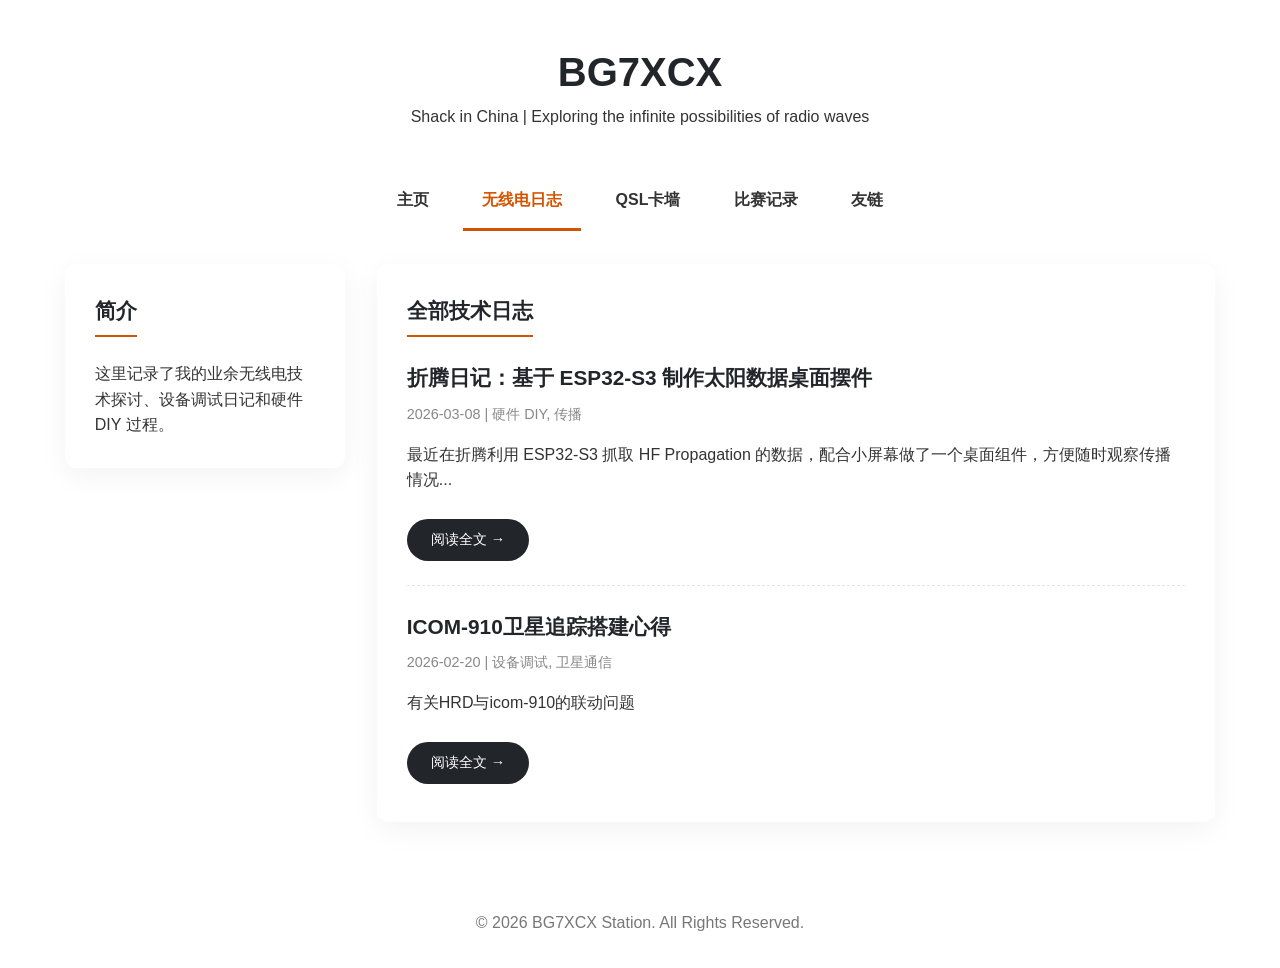
==== blog.html @ 22aa231f "first commit" ====
<!DOCTYPE html>
<html lang="zh-CN">
<head>
    <meta charset="UTF-8">
    <meta name="viewport" content="width=device-width, initial-scale=1.0, maximum-scale=1.0, user-scalable=no">
    <title>无线电日志 - BG7XCX</title>
    <link rel="stylesheet" href="style.css">
</head>
<body>

<header>
    <h1>BG7XCX</h1>
    <p>Shack in China | Exploring the infinite possibilities of radio waves</p>
</header>

<nav>
    <div class="nav-links">
        <a href="index.html">主页</a>
        <a href="blog.html" class="active">无线电日志</a>
        <a href="qsl.html">QSL卡墙</a>
        <a href="contest.html">比赛记录</a>
        <a href="links.html">友链</a>
    </div>
</nav>

<div class="container">
    <aside class="sidebar">
        <div class="glass-card">
            <h3>简介</h3>
            <p>这里记录了我的业余无线电技术探讨、设备调试日记和硬件 DIY 过程。</p>
        </div>
    </aside>

    <main class="content">
        <div class="glass-card">
            <h3>全部技术日志</h3>
            
            <div style="border-bottom: 1px dashed rgba(0,0,0,0.1); padding-bottom: 1.5rem; margin-bottom: 1.5rem;">
                <h4 style="font-size: 1.3rem; margin-bottom: 0.5rem; color: #22252a;">折腾日记：基于 ESP32-S3 制作太阳数据桌面摆件</h4>
                <p style="color: #888; font-size: 0.9rem; margin-bottom: 1rem;">2026-03-08 | 硬件 DIY, 传播</p>
                <p style="color: #333; margin-bottom: 1rem;">最近在折腾利用 ESP32-S3 抓取 HF Propagation 的数据，配合小屏幕做了一个桌面组件，方便随时观察传播情况...</p>
                <a href="#" class="btn">阅读全文 &rarr;</a>
            </div>

            <div style="padding-bottom: 0.5rem;">
                <h4 style="font-size: 1.3rem; margin-bottom: 0.5rem; color: #22252a;">ICOM-910卫星追踪搭建心得</h4>
                <p style="color: #888; font-size: 0.9rem; margin-bottom: 1rem;">2026-02-20 | 设备调试, 卫星通信</p>
                <p style="color: #333; margin-bottom: 1rem;">有关HRD与icom-910的联动问题</p>
                <a href="#" class="btn">阅读全文 &rarr;</a>
            </div>
        </div>
    </main>
</div>

<footer style="text-align: center; padding: 2rem; color: #777; margin-top: 2rem; background: rgba(255,255,255,0.4); backdrop-filter: blur(5px);">
    <p>&copy; 2026 BG7XCX Station. All Rights Reserved.</p>
</footer>

</body>
</html>
---- style.css ----
/* =========================================
   BG7XCX 纯净白底 + 真·毛玻璃 UI (完美居中与小组件修复版)
   ========================================= */

:root {
    --primary: #22252a;
    --accent: #d35400;
    --text-main: #333;
    --text-muted: #777;
    --glass-bg: rgba(255, 255, 255, 0.65);
    --glass-blur: 20px;
    --glass-border: 1px solid rgba(255, 255, 255, 0.9);
    --glass-shadow: 0 8px 30px rgba(0, 0, 0, 0.05);
    --font-family: 'Segoe UI', sans-serif;
    --transition: all 0.3s ease;
}

* { box-sizing: border-box; margin: 0; padding: 0; }

body {
    font-family: var(--font-family);
    color: var(--text-main);
    line-height: 1.6;
    min-height: 100vh;
    background-image: url('https://images.unsplash.com/photo-1618005182384-a83a8bd57fbe?q=80&w=1920&auto=format&fit=crop');
    background-size: cover;
    background-attachment: fixed;
    background-position: center;
}

a { text-decoration: none; color: inherit; transition: var(--transition); }

/* 头部与导航 */
header { background: rgba(255,255,255,0.3); backdrop-filter: blur(10px); -webkit-backdrop-filter: blur(10px); padding: 2.5rem 1rem; text-align: center; border-bottom: var(--glass-border); }
header h1 { font-size: 2.5rem; color: #22252a; }

nav { background: rgba(255,255,255,0.8); backdrop-filter: blur(15px); -webkit-backdrop-filter: blur(15px); border-bottom: var(--glass-border); position: sticky; top: 0; z-index: 1000; display: flex; justify-content: center; align-items: center; padding: 0 1rem; }
.nav-links { display: flex; flex-wrap: wrap; justify-content: center; gap: 15px; }
.nav-links a { padding: 1rem 1.2rem; font-weight: 600; display: block; }
.nav-links a:hover, .nav-links a.active { color: var(--accent); border-bottom: 3px solid var(--accent); }

/* 主体容器 */
.container { 
    width: 95%; 
    max-width: 1150px; 
    margin: 2rem auto; 
    display: grid; 
    grid-template-columns: 280px 1fr; 
    gap: 2rem; 
    align-items: start; 
}

/* 玻璃卡片 */
.glass-card { background: var(--glass-bg); backdrop-filter: blur(var(--glass-blur)); -webkit-backdrop-filter: blur(var(--glass-blur)); border: var(--glass-border); box-shadow: var(--glass-shadow); padding: 1.8rem; border-radius: 12px; margin-bottom: 1.5rem; }
.glass-card h3 { font-size: 1.3rem; color: #22252a; margin-bottom: 1.5rem; padding-bottom: 0.5rem; border-bottom: 2px solid var(--accent); display: inline-block; }

/* =========================================
   修复：太阳与传播小组件专属排版
   ========================================= */
.solar-flex { 
    display: flex; 
    gap: 30px; 
    justify-content: flex-start; 
    align-items: flex-end; /* 关键修改：让两张图的底部完美对齐，不再参差不齐 */
    flex-wrap: wrap; 
    margin-top: 10px; 
}
.solar-item { text-align: center; }
.solar-item p { font-size: 0.85rem; color: #777; margin-bottom: 10px; font-weight: 600; }

/* 关键修改：取消强行圆形，改用统一的高级圆角矩形展示完整 NOAA 数据 */
.nasa-wrapper { 
    max-width: 250px; 
    border-radius: 8px; /* 和右边的传播图保持一致的圆角 */
    border: 2px solid #fff; 
    box-shadow: 0 4px 10px rgba(0,0,0,0.1); 
    background-color: #000; 
    overflow: hidden; 
    display: block; 
}
.nasa-wrapper img { width: 100%; height: auto; display: block; }

/* 给传播图也加上统一的白边框，强迫症福音 */
.n0nbh-img { 
    max-width: 250px; 
    border-radius: 8px; 
    box-shadow: 0 4px 10px rgba(0,0,0,0.1); 
    border: 2px solid #fff; 
    display: block; 
}

/* 列表与备注 */
.data-list { list-style: none; }
.data-list li { padding: 0.8rem 0; border-bottom: 1px dashed rgba(0,0,0,0.1); display: flex; justify-content: flex-start; gap: 20px; font-size: 0.95rem; }
.data-list li:last-child { border-bottom: none; }
.data-list strong { color: #444; width: 80px; flex-shrink: 0; }
.data-list span { color: #555; font-weight: 500; }
.memo-card { border-left: 5px solid var(--accent); }

/* QRZ / Clublog */
.widget-grid { display: grid; grid-template-columns: 1fr; gap: 1.5rem; }
@media (min-width: 1024px) { .widget-grid { grid-template-columns: 1fr 1fr; } }
.iframe-wrapper { width: 100%; overflow-x: auto; -webkit-overflow-scrolling: touch; border-radius: 6px; }
iframe.ham-widget { width: 100%; min-width: 450px; height: 350px; border: none; background: #fff; display: block; }

/* QSL 画廊 */
.qsl-gallery { display: grid; grid-template-columns: repeat(auto-fill, minmax(250px, 1fr)); gap: 1.5rem; }
.qsl-item { border-radius: 12px; overflow: hidden; box-shadow: var(--glass-shadow); position: relative; border: var(--glass-border); background: rgba(255,255,255,0.8); }
.qsl-item img { width: 100%; height: 200px; object-fit: cover; display: block; transition: var(--transition); }
.qsl-item:hover img { transform: scale(1.05); }
.qsl-title { padding: 15px; text-align: center; font-weight: bold; color: #22252a; border-top: var(--glass-border); }

.btn { display: inline-block; background: #22252a; color: #fff; padding: 0.6rem 1.5rem; border-radius: 30px; font-size: 0.9rem; margin-top: 10px; }
.btn:hover { background: var(--accent); }

/* 手机自适应 */
@media (max-width: 768px) {
    .container { grid-template-columns: 1fr; gap: 1rem; width: 95%; }
    nav { padding: 10px; }
    .nav-links { gap: 8px; flex-wrap: wrap; }
    .nav-links a { padding: 0.5rem 0.6rem; font-size: 0.9rem; border-bottom: none !important; }
    .nav-links a.active { background: rgba(0,0,0,0.05); border-radius: 8px; }
    .solar-flex { justify-content: center; }
}
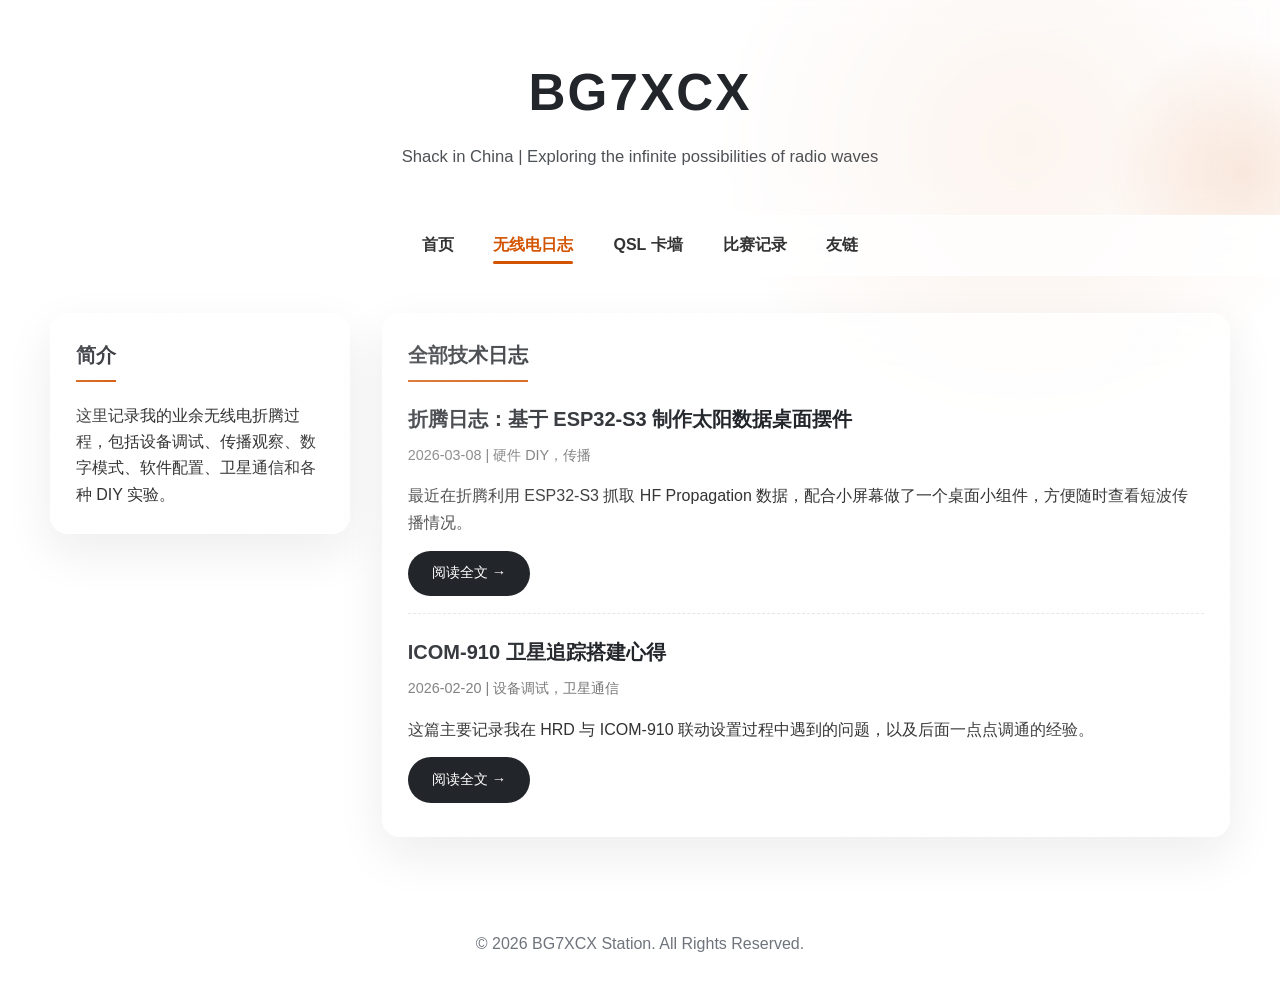
==== commit 39008121: "Enhance site polish with animations and responsive layout" ====
--- a/blog.html
+++ b/blog.html
@@ -6,55 +6,56 @@
     <title>无线电日志 - BG7XCX</title>
     <link rel="stylesheet" href="style.css">
 </head>
-<body>
+<body class="page-shell">
 
-<header>
+<header class="hero reveal delay-1">
     <h1>BG7XCX</h1>
     <p>Shack in China | Exploring the infinite possibilities of radio waves</p>
 </header>
 
-<nav>
+<nav class="site-nav reveal delay-2">
     <div class="nav-links">
-        <a href="index.html">主页</a>
+        <a href="index.html">首页</a>
         <a href="blog.html" class="active">无线电日志</a>
-        <a href="qsl.html">QSL卡墙</a>
+        <a href="qsl.html">QSL 卡墙</a>
         <a href="contest.html">比赛记录</a>
         <a href="links.html">友链</a>
     </div>
 </nav>
 
-<div class="container">
+<div class="container page-enter">
     <aside class="sidebar">
-        <div class="glass-card">
+        <div class="glass-card reveal delay-3">
             <h3>简介</h3>
-            <p>这里记录了我的业余无线电技术探讨、设备调试日记和硬件 DIY 过程。</p>
+            <p>这里记录我的业余无线电折腾过程，包括设备调试、传播观察、数字模式、软件配置、卫星通信和各种 DIY 实验。</p>
         </div>
     </aside>
 
     <main class="content">
-        <div class="glass-card">
+        <div class="glass-card reveal delay-3">
             <h3>全部技术日志</h3>
-            
-            <div style="border-bottom: 1px dashed rgba(0,0,0,0.1); padding-bottom: 1.5rem; margin-bottom: 1.5rem;">
-                <h4 style="font-size: 1.3rem; margin-bottom: 0.5rem; color: #22252a;">折腾日记：基于 ESP32-S3 制作太阳数据桌面摆件</h4>
-                <p style="color: #888; font-size: 0.9rem; margin-bottom: 1rem;">2026-03-08 | 硬件 DIY, 传播</p>
-                <p style="color: #333; margin-bottom: 1rem;">最近在折腾利用 ESP32-S3 抓取 HF Propagation 的数据，配合小屏幕做了一个桌面组件，方便随时观察传播情况...</p>
+
+            <article class="post-preview featured-post">
+                <h4>折腾日志：基于 ESP32-S3 制作太阳数据桌面摆件</h4>
+                <p class="post-meta">2026-03-08 | 硬件 DIY，传播</p>
+                <p>最近在折腾利用 ESP32-S3 抓取 HF Propagation 数据，配合小屏幕做了一个桌面小组件，方便随时查看短波传播情况。</p>
                 <a href="#" class="btn">阅读全文 &rarr;</a>
-            </div>
+            </article>
 
-            <div style="padding-bottom: 0.5rem;">
-                <h4 style="font-size: 1.3rem; margin-bottom: 0.5rem; color: #22252a;">ICOM-910卫星追踪搭建心得</h4>
-                <p style="color: #888; font-size: 0.9rem; margin-bottom: 1rem;">2026-02-20 | 设备调试, 卫星通信</p>
-                <p style="color: #333; margin-bottom: 1rem;">有关HRD与icom-910的联动问题</p>
+            <article class="post-preview">
+                <h4>ICOM-910 卫星追踪搭建心得</h4>
+                <p class="post-meta">2026-02-20 | 设备调试，卫星通信</p>
+                <p>这篇主要记录我在 HRD 与 ICOM-910 联动设置过程中遇到的问题，以及后面一点点调通的经验。</p>
                 <a href="#" class="btn">阅读全文 &rarr;</a>
-            </div>
+            </article>
         </div>
     </main>
 </div>
 
-<footer style="text-align: center; padding: 2rem; color: #777; margin-top: 2rem; background: rgba(255,255,255,0.4); backdrop-filter: blur(5px);">
+<footer class="site-footer reveal delay-5">
     <p>&copy; 2026 BG7XCX Station. All Rights Reserved.</p>
 </footer>
 
+<script src="script.js"></script>
 </body>
-</html>+</html>
--- a/style.css
+++ b/style.css
@@ -1,124 +1,620 @@
 /* =========================================
-   BG7XCX 纯净白底 + 真·毛玻璃 UI (完美居中与小组件修复版)
+   BG7XCX 纯净白底 + 毛玻璃风格 UI
    ========================================= */
 
 :root {
     --primary: #22252a;
     --accent: #d35400;
+    --accent-soft: rgba(211, 84, 0, 0.14);
     --text-main: #333;
     --text-muted: #777;
-    --glass-bg: rgba(255, 255, 255, 0.65);
+    --glass-bg: rgba(255, 255, 255, 0.62);
+    --glass-bg-strong: rgba(255, 255, 255, 0.82);
     --glass-blur: 20px;
-    --glass-border: 1px solid rgba(255, 255, 255, 0.9);
-    --glass-shadow: 0 8px 30px rgba(0, 0, 0, 0.05);
-    --font-family: 'Segoe UI', sans-serif;
-    --transition: all 0.3s ease;
-}
-
-* { box-sizing: border-box; margin: 0; padding: 0; }
+    --glass-border: 1px solid rgba(255, 255, 255, 0.92);
+    --glass-shadow: 0 18px 48px rgba(24, 28, 35, 0.08);
+    --glass-shadow-hover: 0 24px 64px rgba(24, 28, 35, 0.14);
+    --radius-lg: 18px;
+    --radius-md: 12px;
+    --font-family: "Segoe UI", "PingFang SC", "Microsoft YaHei", sans-serif;
+    --transition: 260ms ease;
+}
+
+* {
+    box-sizing: border-box;
+    margin: 0;
+    padding: 0;
+}
+
+html {
+    scroll-behavior: smooth;
+}
 
 body {
     font-family: var(--font-family);
     color: var(--text-main);
-    line-height: 1.6;
+    line-height: 1.65;
     min-height: 100vh;
-    background-image: url('https://images.unsplash.com/photo-1618005182384-a83a8bd57fbe?q=80&w=1920&auto=format&fit=crop');
+    background-image:
+        radial-gradient(circle at 20% 20%, rgba(255, 255, 255, 0.55), transparent 32%),
+        radial-gradient(circle at 80% 16%, rgba(211, 84, 0, 0.09), transparent 24%),
+        linear-gradient(rgba(255, 255, 255, 0.22), rgba(255, 255, 255, 0.1)),
+        url("https://images.unsplash.com/photo-1618005182384-a83a8bd57fbe?q=80&w=1920&auto=format&fit=crop");
     background-size: cover;
     background-attachment: fixed;
     background-position: center;
-}
-
-a { text-decoration: none; color: inherit; transition: var(--transition); }
-
-/* 头部与导航 */
-header { background: rgba(255,255,255,0.3); backdrop-filter: blur(10px); -webkit-backdrop-filter: blur(10px); padding: 2.5rem 1rem; text-align: center; border-bottom: var(--glass-border); }
-header h1 { font-size: 2.5rem; color: #22252a; }
-
-nav { background: rgba(255,255,255,0.8); backdrop-filter: blur(15px); -webkit-backdrop-filter: blur(15px); border-bottom: var(--glass-border); position: sticky; top: 0; z-index: 1000; display: flex; justify-content: center; align-items: center; padding: 0 1rem; }
-.nav-links { display: flex; flex-wrap: wrap; justify-content: center; gap: 15px; }
-.nav-links a { padding: 1rem 1.2rem; font-weight: 600; display: block; }
-.nav-links a:hover, .nav-links a.active { color: var(--accent); border-bottom: 3px solid var(--accent); }
-
-/* 主体容器 */
-.container { 
-    width: 95%; 
-    max-width: 1150px; 
-    margin: 2rem auto; 
-    display: grid; 
-    grid-template-columns: 280px 1fr; 
-    gap: 2rem; 
-    align-items: start; 
-}
-
-/* 玻璃卡片 */
-.glass-card { background: var(--glass-bg); backdrop-filter: blur(var(--glass-blur)); -webkit-backdrop-filter: blur(var(--glass-blur)); border: var(--glass-border); box-shadow: var(--glass-shadow); padding: 1.8rem; border-radius: 12px; margin-bottom: 1.5rem; }
-.glass-card h3 { font-size: 1.3rem; color: #22252a; margin-bottom: 1.5rem; padding-bottom: 0.5rem; border-bottom: 2px solid var(--accent); display: inline-block; }
-
-/* =========================================
-   修复：太阳与传播小组件专属排版
-   ========================================= */
-.solar-flex { 
-    display: flex; 
-    gap: 30px; 
-    justify-content: flex-start; 
-    align-items: flex-end; /* 关键修改：让两张图的底部完美对齐，不再参差不齐 */
-    flex-wrap: wrap; 
-    margin-top: 10px; 
-}
-.solar-item { text-align: center; }
-.solar-item p { font-size: 0.85rem; color: #777; margin-bottom: 10px; font-weight: 600; }
-
-/* 关键修改：取消强行圆形，改用统一的高级圆角矩形展示完整 NOAA 数据 */
-.nasa-wrapper { 
-    max-width: 250px; 
-    border-radius: 8px; /* 和右边的传播图保持一致的圆角 */
-    border: 2px solid #fff; 
-    box-shadow: 0 4px 10px rgba(0,0,0,0.1); 
-    background-color: #000; 
-    overflow: hidden; 
-    display: block; 
-}
-.nasa-wrapper img { width: 100%; height: auto; display: block; }
-
-/* 给传播图也加上统一的白边框，强迫症福音 */
-.n0nbh-img { 
-    max-width: 250px; 
-    border-radius: 8px; 
-    box-shadow: 0 4px 10px rgba(0,0,0,0.1); 
-    border: 2px solid #fff; 
-    display: block; 
-}
-
-/* 列表与备注 */
-.data-list { list-style: none; }
-.data-list li { padding: 0.8rem 0; border-bottom: 1px dashed rgba(0,0,0,0.1); display: flex; justify-content: flex-start; gap: 20px; font-size: 0.95rem; }
-.data-list li:last-child { border-bottom: none; }
-.data-list strong { color: #444; width: 80px; flex-shrink: 0; }
-.data-list span { color: #555; font-weight: 500; }
-.memo-card { border-left: 5px solid var(--accent); }
-
-/* QRZ / Clublog */
-.widget-grid { display: grid; grid-template-columns: 1fr; gap: 1.5rem; }
-@media (min-width: 1024px) { .widget-grid { grid-template-columns: 1fr 1fr; } }
-.iframe-wrapper { width: 100%; overflow-x: auto; -webkit-overflow-scrolling: touch; border-radius: 6px; }
-iframe.ham-widget { width: 100%; min-width: 450px; height: 350px; border: none; background: #fff; display: block; }
-
-/* QSL 画廊 */
-.qsl-gallery { display: grid; grid-template-columns: repeat(auto-fill, minmax(250px, 1fr)); gap: 1.5rem; }
-.qsl-item { border-radius: 12px; overflow: hidden; box-shadow: var(--glass-shadow); position: relative; border: var(--glass-border); background: rgba(255,255,255,0.8); }
-.qsl-item img { width: 100%; height: 200px; object-fit: cover; display: block; transition: var(--transition); }
-.qsl-item:hover img { transform: scale(1.05); }
-.qsl-title { padding: 15px; text-align: center; font-weight: bold; color: #22252a; border-top: var(--glass-border); }
-
-.btn { display: inline-block; background: #22252a; color: #fff; padding: 0.6rem 1.5rem; border-radius: 30px; font-size: 0.9rem; margin-top: 10px; }
-.btn:hover { background: var(--accent); }
-
-/* 手机自适应 */
-@media (max-width: 768px) {
-    .container { grid-template-columns: 1fr; gap: 1rem; width: 95%; }
-    nav { padding: 10px; }
-    .nav-links { gap: 8px; flex-wrap: wrap; }
-    .nav-links a { padding: 0.5rem 0.6rem; font-size: 0.9rem; border-bottom: none !important; }
-    .nav-links a.active { background: rgba(0,0,0,0.05); border-radius: 8px; }
-    .solar-flex { justify-content: center; }
-}+    opacity: 1;
+    transition: opacity 320ms ease, transform 320ms ease, filter 320ms ease;
+}
+
+body.page-transitioning {
+    opacity: 0;
+    transform: translateY(10px);
+    filter: blur(3px);
+}
+
+a {
+    text-decoration: none;
+    color: inherit;
+    transition: color var(--transition), transform var(--transition), opacity var(--transition), background-color var(--transition), box-shadow var(--transition);
+}
+
+.hero {
+    background: rgba(255, 255, 255, 0.3);
+    backdrop-filter: blur(12px);
+    -webkit-backdrop-filter: blur(12px);
+    padding: 3.2rem 1rem 2.8rem;
+    text-align: center;
+    border-bottom: var(--glass-border);
+    position: relative;
+    overflow: hidden;
+}
+
+.hero::after {
+    content: "";
+    position: absolute;
+    inset: auto -8% -45% auto;
+    width: 280px;
+    height: 280px;
+    background: radial-gradient(circle, rgba(211, 84, 0, 0.12), transparent 70%);
+    pointer-events: none;
+}
+
+.hero h1 {
+    font-size: clamp(2.4rem, 4vw, 3.5rem);
+    color: #22252a;
+    letter-spacing: 0.04em;
+    margin-bottom: 0.45rem;
+}
+
+.hero p {
+    color: rgba(34, 37, 42, 0.8);
+    font-size: clamp(0.95rem, 1.3vw, 1.08rem);
+}
+
+.site-nav {
+    background: rgba(255, 255, 255, 0.78);
+    backdrop-filter: blur(15px);
+    -webkit-backdrop-filter: blur(15px);
+    border-bottom: var(--glass-border);
+    position: sticky;
+    top: 0;
+    z-index: 1000;
+    display: flex;
+    justify-content: center;
+    align-items: center;
+    padding: 0 1rem;
+}
+
+.nav-links {
+    display: flex;
+    flex-wrap: wrap;
+    justify-content: center;
+    gap: 0.35rem 0.9rem;
+}
+
+.nav-links a {
+    padding: 1rem 0.8rem;
+    font-weight: 600;
+    display: block;
+    position: relative;
+}
+
+.nav-links a::after {
+    content: "";
+    position: absolute;
+    left: 0.8rem;
+    right: 0.8rem;
+    bottom: 0.65rem;
+    height: 3px;
+    border-radius: 999px;
+    background: var(--accent);
+    transform: scaleX(0);
+    transform-origin: center;
+    transition: transform var(--transition);
+}
+
+.nav-links a:hover,
+.nav-links a.active {
+    color: var(--accent);
+}
+
+.nav-links a:hover::after,
+.nav-links a.active::after {
+    transform: scaleX(1);
+}
+
+.container {
+    width: min(95%, 1180px);
+    margin: 2.35rem auto;
+    display: grid;
+    grid-template-columns: 300px minmax(0, 1fr);
+    gap: 2rem;
+    align-items: start;
+}
+
+.glass-card {
+    background: linear-gradient(180deg, rgba(255, 255, 255, 0.72), rgba(255, 255, 255, 0.58));
+    backdrop-filter: blur(var(--glass-blur));
+    -webkit-backdrop-filter: blur(var(--glass-blur));
+    border: var(--glass-border);
+    box-shadow: var(--glass-shadow);
+    padding: 1.55rem;
+    border-radius: var(--radius-lg);
+    margin-bottom: 1.5rem;
+    position: relative;
+    overflow: hidden;
+    transform: translateY(0);
+    transition: transform 280ms ease, box-shadow 280ms ease, border-color 280ms ease, background 280ms ease;
+}
+
+.glass-card::before {
+    content: "";
+    position: absolute;
+    inset: 0;
+    background: linear-gradient(120deg, rgba(255, 255, 255, 0.28), transparent 35%, transparent 65%, rgba(255, 255, 255, 0.18));
+    pointer-events: none;
+}
+
+.glass-card:hover {
+    transform: translateY(-6px);
+    box-shadow: var(--glass-shadow-hover);
+    border-color: rgba(255, 255, 255, 1);
+}
+
+.glass-card h3 {
+    font-size: 1.22rem;
+    color: #22252a;
+    margin-bottom: 1.3rem;
+    padding-bottom: 0.55rem;
+    border-bottom: 2px solid var(--accent);
+    display: inline-block;
+}
+
+.section-intro {
+    color: var(--text-muted);
+    margin-bottom: 1.4rem;
+}
+
+.data-list {
+    list-style: none;
+}
+
+.data-list li {
+    padding: 0.82rem 0;
+    border-bottom: 1px dashed rgba(0, 0, 0, 0.1);
+    display: flex;
+    justify-content: flex-start;
+    gap: 20px;
+    font-size: 0.95rem;
+}
+
+.data-list li:last-child {
+    border-bottom: none;
+}
+
+.data-list strong {
+    color: #444;
+    width: 84px;
+    flex-shrink: 0;
+}
+
+.data-list span {
+    color: #555;
+    font-weight: 500;
+}
+
+.memo-card {
+    border-left: 5px solid var(--accent);
+}
+
+.resource-list strong a {
+    color: var(--accent);
+}
+
+.resource-list strong a:hover {
+    opacity: 0.8;
+}
+
+.solar-panel-grid {
+    display: grid;
+    grid-template-columns: repeat(2, minmax(0, 1fr));
+    gap: 1.2rem;
+}
+
+.signal-panel {
+    display: grid;
+    grid-template-rows: auto 1fr;
+    gap: 1rem;
+    min-height: 100%;
+    padding: 1rem;
+    border-radius: 16px;
+    background: rgba(255, 255, 255, 0.54);
+    border: 1px solid rgba(255, 255, 255, 0.9);
+    box-shadow: inset 0 1px 0 rgba(255, 255, 255, 0.3);
+}
+
+.signal-panel:hover {
+    transform: translateY(-4px);
+    box-shadow: 0 16px 34px rgba(0, 0, 0, 0.08);
+}
+
+.signal-panel-head {
+    min-height: 112px;
+}
+
+.signal-kicker {
+    display: inline-block;
+    padding: 0.25rem 0.6rem;
+    border-radius: 999px;
+    background: var(--accent-soft);
+    color: var(--accent);
+    font-size: 0.75rem;
+    font-weight: 700;
+    letter-spacing: 0.08em;
+    margin-bottom: 0.7rem;
+}
+
+.signal-panel h4 {
+    font-size: 1.08rem;
+    margin-bottom: 0.35rem;
+    color: #22252a;
+}
+
+.signal-panel p {
+    color: var(--text-muted);
+    font-size: 0.92rem;
+}
+
+.signal-media {
+    min-height: 250px;
+    border-radius: 14px;
+    overflow: hidden;
+    background: rgba(17, 20, 24, 0.88);
+    display: flex;
+    align-items: center;
+    justify-content: center;
+}
+
+.signal-media-light {
+    background: rgba(255, 255, 255, 0.9);
+}
+
+.nasa-wrapper,
+.n0nbh-img {
+    width: 100%;
+    max-width: none;
+    height: 100%;
+    min-height: 250px;
+    border-radius: 14px;
+    border: none;
+    box-shadow: none;
+    display: block;
+    object-fit: cover;
+}
+
+.nasa-wrapper img {
+    width: 100%;
+    height: 100%;
+    min-height: 250px;
+    display: block;
+    object-fit: cover;
+}
+
+.widget-grid {
+    display: grid;
+    grid-template-columns: 1fr 1fr;
+    gap: 1.5rem;
+}
+
+.widget-card {
+    min-height: 100%;
+}
+
+.iframe-wrapper {
+    width: 100%;
+    overflow: hidden;
+    -webkit-overflow-scrolling: touch;
+    border-radius: 12px;
+    background: rgba(255, 255, 255, 0.86);
+}
+
+iframe.ham-widget {
+    width: 100%;
+    min-width: 0;
+    height: 350px;
+    border: none;
+    background: #fff;
+    display: block;
+}
+
+.post-preview {
+    padding: 0 0 0.5rem;
+    margin-bottom: 1.4rem;
+    border-bottom: 1px dashed rgba(0, 0, 0, 0.1);
+}
+
+.post-preview:last-child {
+    margin-bottom: 0;
+    border-bottom: none;
+    padding-bottom: 0;
+}
+
+.post-preview h4 {
+    font-size: 1.25rem;
+    margin-bottom: 0.5rem;
+    color: #22252a;
+}
+
+.post-meta {
+    color: var(--text-muted);
+    font-size: 0.9rem;
+    margin-bottom: 1rem;
+}
+
+.table-shell {
+    overflow-x: auto;
+    border-radius: 14px;
+    background: rgba(255, 255, 255, 0.44);
+}
+
+.contest-table {
+    width: 100%;
+    min-width: 680px;
+    border-collapse: collapse;
+    text-align: left;
+}
+
+.contest-table th,
+.contest-table td {
+    padding: 14px 16px;
+}
+
+.contest-table thead tr {
+    border-bottom: 2px solid var(--accent);
+}
+
+.contest-table tbody tr {
+    border-bottom: 1px solid rgba(0, 0, 0, 0.08);
+    transition: background-color var(--transition);
+}
+
+.contest-table tbody tr:hover {
+    background: rgba(255, 255, 255, 0.46);
+}
+
+.qsl-gallery {
+    display: grid;
+    grid-template-columns: repeat(auto-fill, minmax(250px, 1fr));
+    gap: 1.5rem;
+}
+
+.qsl-item {
+    border-radius: 16px;
+    overflow: hidden;
+    box-shadow: var(--glass-shadow);
+    position: relative;
+    border: var(--glass-border);
+    background: rgba(255, 255, 255, 0.82);
+    transition: transform 280ms ease, box-shadow 280ms ease;
+}
+
+.qsl-item:hover {
+    transform: translateY(-8px);
+    box-shadow: var(--glass-shadow-hover);
+}
+
+.qsl-item img {
+    width: 100%;
+    height: 220px;
+    object-fit: cover;
+    display: block;
+    transition: transform 420ms ease;
+}
+
+.qsl-item:hover img {
+    transform: scale(1.06);
+}
+
+.qsl-title {
+    padding: 15px;
+    text-align: center;
+    font-weight: bold;
+    color: #22252a;
+    border-top: var(--glass-border);
+}
+
+.btn {
+    display: inline-block;
+    background: #22252a;
+    color: #fff;
+    padding: 0.68rem 1.5rem;
+    border-radius: 999px;
+    font-size: 0.9rem;
+    margin-top: 0.9rem;
+    position: relative;
+    overflow: hidden;
+}
+
+.btn::before {
+    content: "";
+    position: absolute;
+    inset: 0;
+    background: linear-gradient(115deg, transparent 20%, rgba(255, 255, 255, 0.25) 50%, transparent 80%);
+    transform: translateX(-130%);
+    transition: transform 420ms ease;
+}
+
+.btn:hover {
+    background: var(--accent);
+    transform: translateY(-2px);
+}
+
+.btn:hover::before {
+    transform: translateX(130%);
+}
+
+.site-footer {
+    text-align: center;
+    padding: 2rem 1rem 2.4rem;
+    color: #6f747c;
+    margin-top: 1rem;
+    background: rgba(255, 255, 255, 0.38);
+    backdrop-filter: blur(5px);
+    -webkit-backdrop-filter: blur(5px);
+}
+
+.reveal {
+    opacity: 0;
+    transform: translateY(22px);
+    animation: revealUp 0.8s cubic-bezier(0.2, 0.8, 0.2, 1) forwards;
+}
+
+.delay-1 {
+    animation-delay: 0.08s;
+}
+
+.delay-2 {
+    animation-delay: 0.16s;
+}
+
+.delay-3 {
+    animation-delay: 0.28s;
+}
+
+.delay-4 {
+    animation-delay: 0.4s;
+}
+
+.delay-5 {
+    animation-delay: 0.52s;
+}
+
+@keyframes revealUp {
+    from {
+        opacity: 0;
+        transform: translateY(22px);
+    }
+    to {
+        opacity: 1;
+        transform: translateY(0);
+    }
+}
+
+@media (max-width: 1279px) {
+    .container {
+        grid-template-columns: 270px minmax(0, 1fr);
+        gap: 1.45rem;
+    }
+
+    .solar-panel-grid {
+        gap: 1rem;
+    }
+}
+
+@media (max-width: 1023px) {
+    .container {
+        grid-template-columns: 1fr;
+    }
+
+    .sidebar {
+        order: 2;
+    }
+
+    .content {
+        order: 1;
+    }
+
+    .solar-panel-grid,
+    .widget-grid {
+        grid-template-columns: 1fr;
+    }
+
+    .signal-panel-head {
+        min-height: auto;
+    }
+}
+
+@media (max-width: 767px) {
+    body {
+        background-attachment: scroll;
+    }
+
+    .hero {
+        padding: 2.6rem 1rem 2.25rem;
+    }
+
+    .site-nav {
+        padding: 0.4rem 0.7rem;
+    }
+
+    .nav-links {
+        gap: 0.15rem 0.45rem;
+    }
+
+    .nav-links a {
+        padding: 0.6rem 0.7rem;
+        font-size: 0.92rem;
+    }
+
+    .nav-links a::after {
+        bottom: 0.3rem;
+    }
+
+    .container {
+        width: min(94%, 100%);
+        margin: 1.2rem auto;
+    }
+
+    .glass-card {
+        padding: 1.2rem;
+        border-radius: 16px;
+    }
+
+    .contest-table {
+        min-width: 580px;
+    }
+
+    .qsl-item img {
+        height: 205px;
+    }
+}
+
+@media (prefers-reduced-motion: reduce) {
+    html {
+        scroll-behavior: auto;
+    }
+
+    *,
+    *::before,
+    *::after {
+        animation: none !important;
+        transition: none !important;
+    }
+
+    body.page-transitioning {
+        opacity: 1;
+        transform: none;
+        filter: none;
+    }
+}
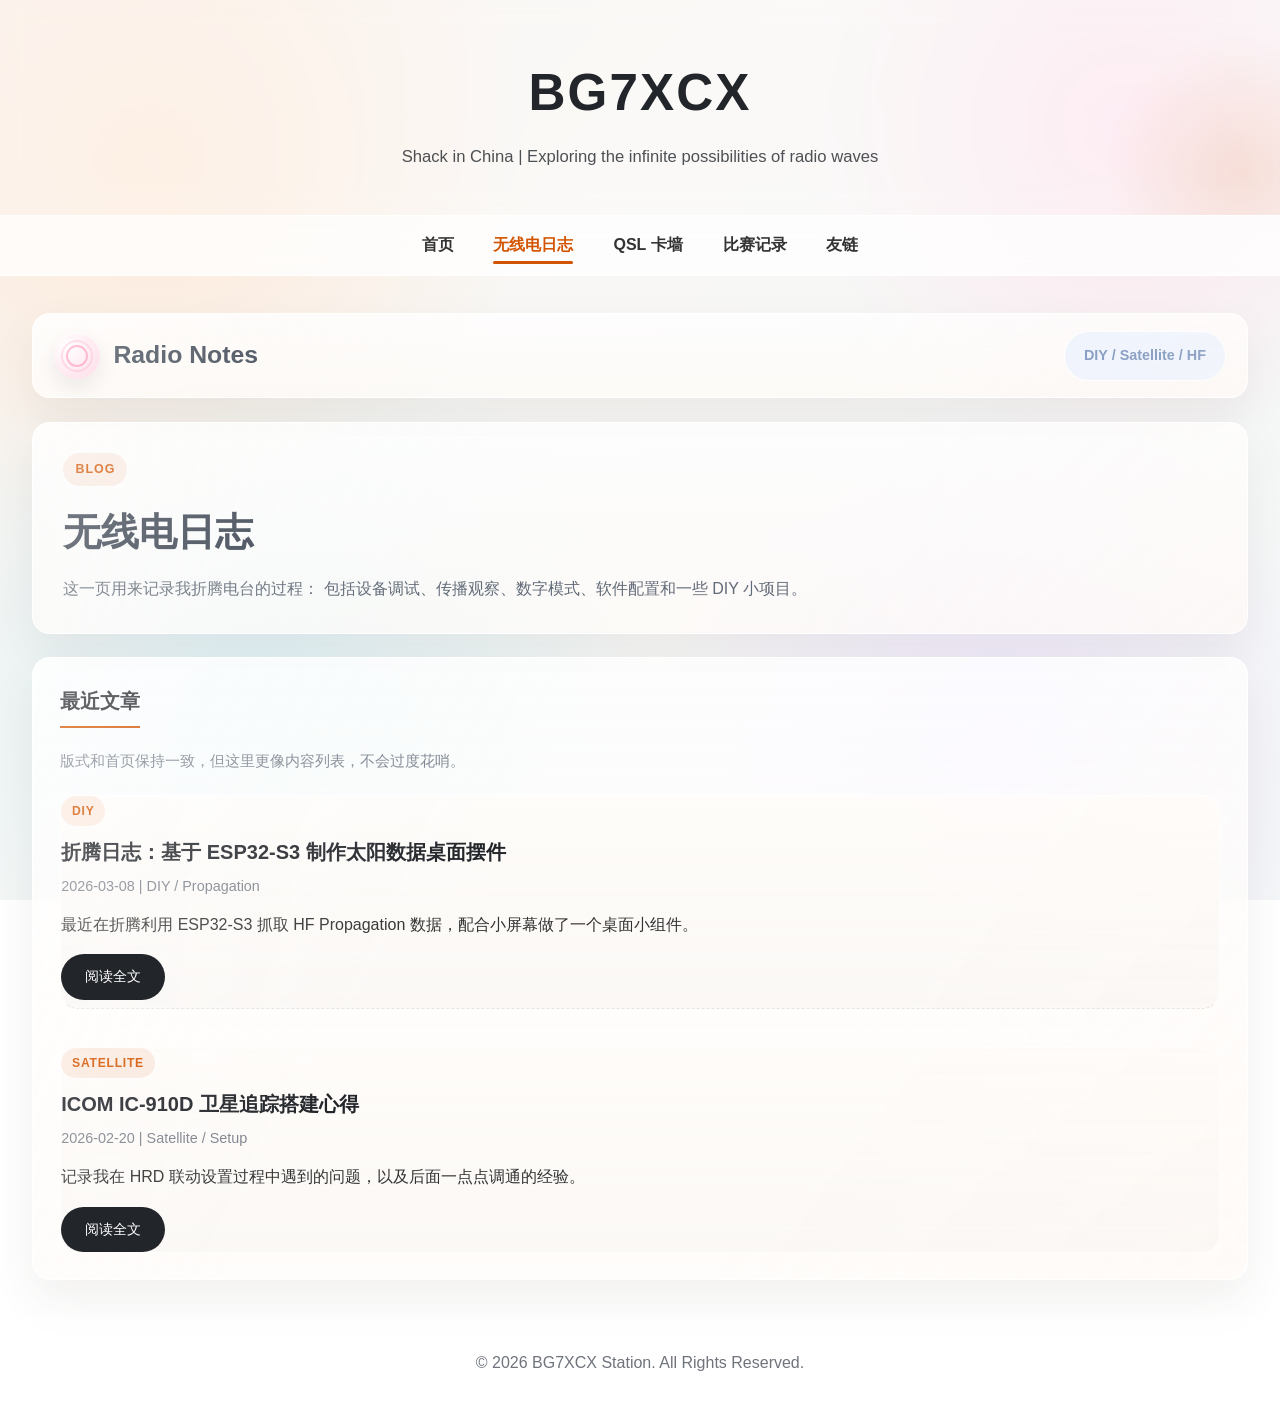
==== commit 400df16a: "Refine homepage layout and unify inner pages" ====
--- a/blog.html
+++ b/blog.html
@@ -3,7 +3,7 @@
 <head>
     <meta charset="UTF-8">
     <meta name="viewport" content="width=device-width, initial-scale=1.0, maximum-scale=1.0, user-scalable=no">
-    <title>无线电日志 - BG7XCX</title>
+    <title>&#26080;&#32447;&#30005;&#26085;&#24535; - BG7XCX</title>
     <link rel="stylesheet" href="style.css">
 </head>
 <body class="page-shell">
@@ -15,40 +15,62 @@
 
 <nav class="site-nav reveal delay-2">
     <div class="nav-links">
-        <a href="index.html">首页</a>
-        <a href="blog.html" class="active">无线电日志</a>
-        <a href="qsl.html">QSL 卡墙</a>
-        <a href="contest.html">比赛记录</a>
-        <a href="links.html">友链</a>
+        <a href="index.html">&#39318;&#39029;</a>
+        <a href="blog.html" class="active">&#26080;&#32447;&#30005;&#26085;&#24535;</a>
+        <a href="qsl.html">QSL &#21345;&#22681;</a>
+        <a href="contest.html">&#27604;&#36187;&#35760;&#24405;</a>
+        <a href="links.html">&#21451;&#38142;</a>
     </div>
 </nav>
 
-<div class="container page-enter">
-    <aside class="sidebar">
-        <div class="glass-card reveal delay-3">
-            <h3>简介</h3>
-            <p>这里记录我的业余无线电折腾过程，包括设备调试、传播观察、数字模式、软件配置、卫星通信和各种 DIY 实验。</p>
-        </div>
-    </aside>
+<div class="container inner-page-container page-enter">
+    <main class="content inner-page-content">
+        <section class="inner-page-shell reveal delay-3">
+            <div class="inner-page-topbar glass-card">
+                <div class="topbar-brand">
+                    <span class="topbar-dot"></span>
+                    <strong>Radio Notes</strong>
+                </div>
+                <div class="topbar-actions">
+                    <span class="topbar-pill">DIY / Satellite / HF</span>
+                </div>
+            </div>
 
-    <main class="content">
-        <div class="glass-card reveal delay-3">
-            <h3>全部技术日志</h3>
-
-            <article class="post-preview featured-post">
-                <h4>折腾日志：基于 ESP32-S3 制作太阳数据桌面摆件</h4>
-                <p class="post-meta">2026-03-08 | 硬件 DIY，传播</p>
-                <p>最近在折腾利用 ESP32-S3 抓取 HF Propagation 数据，配合小屏幕做了一个桌面小组件，方便随时查看短波传播情况。</p>
-                <a href="#" class="btn">阅读全文 &rarr;</a>
+            <article class="glass-card page-lead-card">
+                <div class="hero-board-badge">Blog</div>
+                <h2>&#26080;&#32447;&#30005;&#26085;&#24535;</h2>
+                <p>
+                    &#36825;&#19968;&#39029;&#29992;&#26469;&#35760;&#24405;&#25105;&#25240;&#33150;&#30005;&#21488;&#30340;&#36807;&#31243;&#65306;
+                    &#21253;&#25324;&#35774;&#22791;&#35843;&#35797;&#12289;&#20256;&#25773;&#35266;&#23519;&#12289;&#25968;&#23383;&#27169;&#24335;&#12289;&#36719;&#20214;&#37197;&#32622;&#21644;&#19968;&#20123; DIY &#23567;&#39033;&#30446;&#12290;
+                </p>
             </article>
 
-            <article class="post-preview">
-                <h4>ICOM-910 卫星追踪搭建心得</h4>
-                <p class="post-meta">2026-02-20 | 设备调试，卫星通信</p>
-                <p>这篇主要记录我在 HRD 与 ICOM-910 联动设置过程中遇到的问题，以及后面一点点调通的经验。</p>
-                <a href="#" class="btn">阅读全文 &rarr;</a>
+            <article class="glass-card page-panel">
+                <div class="board-head">
+                    <div>
+                        <h3>&#26368;&#36817;&#25991;&#31456;</h3>
+                        <p class="widget-note">&#29256;&#24335;&#21644;&#39318;&#39029;&#20445;&#25345;&#19968;&#33268;&#65292;&#20294;&#36825;&#37324;&#26356;&#20687;&#20869;&#23481;&#21015;&#34920;&#65292;&#19981;&#20250;&#36807;&#24230;&#33457;&#21736;&#12290;</p>
+                    </div>
+                </div>
+                <div class="post-list-grid">
+                    <article class="post-preview post-card">
+                        <span class="post-tag">DIY</span>
+                        <h4>&#25240;&#33150;&#26085;&#24535;&#65306;&#22522;&#20110; ESP32-S3 &#21046;&#20316;&#22826;&#38451;&#25968;&#25454;&#26700;&#38754;&#25670;&#20214;</h4>
+                        <p class="post-meta">2026-03-08 | DIY / Propagation</p>
+                        <p>&#26368;&#36817;&#22312;&#25240;&#33150;&#21033;&#29992; ESP32-S3 &#25235;&#21462; HF Propagation &#25968;&#25454;&#65292;&#37197;&#21512;&#23567;&#23631;&#24149;&#20570;&#20102;&#19968;&#20010;&#26700;&#38754;&#23567;&#32452;&#20214;&#12290;</p>
+                        <a href="#" class="btn">&#38405;&#35835;&#20840;&#25991;</a>
+                    </article>
+
+                    <article class="post-preview post-card">
+                        <span class="post-tag">Satellite</span>
+                        <h4>ICOM IC-910D &#21355;&#26143;&#36861;&#36394;&#25645;&#24314;&#24515;&#24471;</h4>
+                        <p class="post-meta">2026-02-20 | Satellite / Setup</p>
+                        <p>&#35760;&#24405;&#25105;&#22312; HRD &#32852;&#21160;&#35774;&#32622;&#36807;&#31243;&#20013;&#36935;&#21040;&#30340;&#38382;&#39064;&#65292;&#20197;&#21450;&#21518;&#38754;&#19968;&#28857;&#28857;&#35843;&#36890;&#30340;&#32463;&#39564;&#12290;</p>
+                        <a href="#" class="btn">&#38405;&#35835;&#20840;&#25991;</a>
+                    </article>
+                </div>
             </article>
-        </div>
+        </section>
     </main>
 </div>
 
--- a/style.css
+++ b/style.css
@@ -36,11 +36,12 @@
     line-height: 1.65;
     min-height: 100vh;
     background-image:
-        radial-gradient(circle at 20% 20%, rgba(255, 255, 255, 0.55), transparent 32%),
-        radial-gradient(circle at 80% 16%, rgba(211, 84, 0, 0.09), transparent 24%),
-        linear-gradient(rgba(255, 255, 255, 0.22), rgba(255, 255, 255, 0.1)),
-        url("https://images.unsplash.com/photo-1618005182384-a83a8bd57fbe?q=80&w=1920&auto=format&fit=crop");
-    background-size: cover;
+        radial-gradient(circle at 12% 18%, rgba(255, 232, 214, 0.82), transparent 28%),
+        radial-gradient(circle at 88% 14%, rgba(255, 222, 235, 0.72), transparent 24%),
+        radial-gradient(circle at 20% 78%, rgba(213, 239, 246, 0.72), transparent 32%),
+        radial-gradient(circle at 78% 82%, rgba(239, 229, 255, 0.74), transparent 28%),
+        linear-gradient(135deg, #f8f1eb 0%, #f8f7f5 38%, #f4f7f8 100%);
+    background-size: 100% 100%;
     background-attachment: fixed;
     background-position: center;
     opacity: 1;
@@ -154,11 +155,11 @@
 }
 
 .glass-card {
-    background: linear-gradient(180deg, rgba(255, 255, 255, 0.72), rgba(255, 255, 255, 0.58));
+    background: linear-gradient(180deg, rgba(255, 255, 255, 0.78), rgba(255, 251, 248, 0.68));
     backdrop-filter: blur(var(--glass-blur));
     -webkit-backdrop-filter: blur(var(--glass-blur));
-    border: var(--glass-border);
-    box-shadow: var(--glass-shadow);
+    border: 1px solid rgba(255, 255, 255, 0.88);
+    box-shadow: 0 20px 44px rgba(89, 71, 63, 0.08);
     padding: 1.55rem;
     border-radius: var(--radius-lg);
     margin-bottom: 1.5rem;
@@ -172,13 +173,13 @@
     content: "";
     position: absolute;
     inset: 0;
-    background: linear-gradient(120deg, rgba(255, 255, 255, 0.28), transparent 35%, transparent 65%, rgba(255, 255, 255, 0.18));
+    background: linear-gradient(120deg, rgba(255, 255, 255, 0.34), transparent 35%, transparent 65%, rgba(255, 244, 238, 0.18));
     pointer-events: none;
 }
 
 .glass-card:hover {
     transform: translateY(-6px);
-    box-shadow: var(--glass-shadow-hover);
+    box-shadow: 0 24px 56px rgba(89, 71, 63, 0.12);
     border-color: rgba(255, 255, 255, 1);
 }
 
@@ -234,6 +235,724 @@
 
 .resource-list strong a:hover {
     opacity: 0.8;
+}
+
+.link-card-grid,
+.friend-links-grid {
+    display: grid;
+    grid-template-columns: repeat(2, minmax(0, 1fr));
+    gap: 1rem;
+}
+
+.link-card,
+.friend-link-card {
+    display: grid;
+    gap: 0.35rem;
+    padding: 1rem 1.05rem;
+    border-radius: 16px;
+    background: rgba(255, 255, 255, 0.5);
+    border: 1px solid rgba(255, 255, 255, 0.92);
+    box-shadow: inset 0 1px 0 rgba(255, 255, 255, 0.28);
+}
+
+.link-card:hover,
+.friend-link-card:hover {
+    transform: translateY(-4px);
+    box-shadow: 0 14px 30px rgba(24, 28, 35, 0.08);
+}
+
+.link-card-kicker {
+    font-size: 0.76rem;
+    letter-spacing: 0.08em;
+    text-transform: uppercase;
+    color: var(--accent);
+    font-weight: 700;
+}
+
+.link-card strong,
+.friend-link-card strong {
+    font-size: 1rem;
+    color: #22252a;
+}
+
+.link-card p,
+.friend-link-card p {
+    color: var(--text-muted);
+    font-size: 0.92rem;
+    word-break: break-word;
+}
+
+.friend-call {
+    display: inline-flex;
+    align-items: center;
+    width: fit-content;
+    padding: 0.28rem 0.65rem;
+    border-radius: 999px;
+    background: rgba(211, 84, 0, 0.1);
+    color: var(--accent);
+    font-size: 0.82rem;
+    font-weight: 700;
+}
+
+.links-header {
+    margin-bottom: 1.1rem;
+}
+
+.links-page-container {
+    width: min(95%, 1380px);
+    grid-template-columns: 1fr;
+}
+
+.home-page-container {
+    width: min(95%, 1380px);
+    grid-template-columns: 1fr;
+}
+
+.links-page-content {
+    min-width: 0;
+}
+
+.home-page-content {
+    min-width: 0;
+}
+
+.links-dashboard-shell {
+    display: grid;
+    gap: 1.5rem;
+}
+
+.home-dashboard-shell {
+    display: grid;
+    gap: 1.8rem;
+}
+
+.links-dashboard-topbar {
+    display: flex;
+    align-items: center;
+    justify-content: space-between;
+    gap: 1rem;
+    padding: 1.15rem 1.4rem;
+    margin-bottom: 0;
+}
+
+.home-dashboard-topbar {
+    display: flex;
+    align-items: center;
+    justify-content: space-between;
+    gap: 1rem;
+    padding: 1.15rem 1.4rem;
+    margin-bottom: 0;
+}
+
+.inner-page-container {
+    width: min(95%, 1240px);
+    grid-template-columns: 1fr;
+}
+
+.inner-page-content {
+    min-width: 0;
+}
+
+.inner-page-shell {
+    display: grid;
+    gap: 1.45rem;
+}
+
+.inner-page-topbar {
+    display: flex;
+    align-items: center;
+    justify-content: space-between;
+    gap: 1rem;
+    padding: 1.05rem 1.3rem;
+    margin-bottom: 0;
+}
+
+.topbar-brand {
+    display: inline-flex;
+    align-items: center;
+    gap: 0.85rem;
+    color: #3a4350;
+    font-size: 1.55rem;
+    font-weight: 700;
+}
+
+.topbar-dot {
+    width: 46px;
+    height: 46px;
+    border-radius: 50%;
+    background: radial-gradient(circle at 30% 30%, rgba(255,255,255,0.94), rgba(255,214,227,0.88));
+    box-shadow: inset 0 1px 0 rgba(255,255,255,0.85), 0 8px 20px rgba(24, 28, 35, 0.08);
+    position: relative;
+}
+
+.topbar-dot::before,
+.topbar-dot::after {
+    content: "";
+    position: absolute;
+    inset: 50% auto auto 50%;
+    border-radius: 999px;
+    transform: translate(-50%, -50%);
+}
+
+.topbar-dot::before {
+    width: 18px;
+    height: 18px;
+    border: 2px solid rgba(255, 122, 168, 0.45);
+}
+
+.topbar-dot::after {
+    width: 28px;
+    height: 28px;
+    border: 2px solid rgba(255, 122, 168, 0.2);
+}
+
+.topbar-actions {
+    display: flex;
+    flex-wrap: wrap;
+    justify-content: flex-end;
+    gap: 0.8rem;
+}
+
+.topbar-pill {
+    padding: 0.75rem 1.2rem;
+    border-radius: 999px;
+    background: rgba(233, 241, 255, 0.72);
+    color: #7b95be;
+    font-weight: 700;
+    font-size: 0.9rem;
+    border: 1px solid rgba(255,255,255,0.92);
+}
+
+.topbar-pill-accent {
+    background: rgba(255, 233, 242, 0.78);
+    color: #dd7da6;
+}
+
+.links-dashboard {
+    display: grid;
+    grid-template-columns: 290px minmax(0, 1fr) 280px;
+    gap: 1.6rem;
+    align-items: start;
+}
+
+.home-dashboard {
+    display: grid;
+    grid-template-columns: 290px minmax(0, 1fr) 280px;
+    gap: 2rem;
+    align-items: start;
+}
+
+.home-dashboard-unique {
+    grid-template-columns: 310px minmax(0, 1fr);
+    gap: 2rem;
+}
+
+.home-stage {
+    display: grid;
+    gap: 1.8rem;
+    min-width: 0;
+}
+
+.dashboard-col {
+    min-width: 0;
+}
+
+.profile-card {
+    text-align: center;
+}
+
+.profile-card-large {
+    padding-top: 2rem;
+}
+
+.home-profile-card {
+    min-height: 100%;
+}
+
+.home-dashboard .glass-card:hover,
+.inner-page-shell .glass-card:hover {
+    transform: translateY(-2px);
+}
+
+.profile-avatar {
+    width: 92px;
+    height: 92px;
+    margin: 0 auto 1rem;
+    border-radius: 50%;
+    display: grid;
+    place-items: center;
+    background: linear-gradient(135deg, rgba(255,255,255,0.95), rgba(211,84,0,0.16));
+    color: var(--accent);
+    font-size: 1.6rem;
+    font-weight: 700;
+    box-shadow: 0 10px 28px rgba(24, 28, 35, 0.08);
+}
+
+.profile-avatar-large {
+    width: 118px;
+    height: 118px;
+    font-size: 2rem;
+    margin-bottom: 1.15rem;
+}
+
+.profile-card h2 {
+    font-size: 2rem;
+    color: #3b4350;
+    margin-bottom: 0.35rem;
+}
+
+.profile-subtitle {
+    color: var(--text-muted);
+    margin-bottom: 0.85rem;
+}
+
+.profile-copy {
+    color: #555;
+    margin-bottom: 1rem;
+}
+
+.profile-actions {
+    display: grid;
+    gap: 0.75rem;
+}
+
+.profile-pill {
+    padding: 0.9rem 1rem;
+    border-radius: 14px;
+    background: rgba(255,255,255,0.56);
+    border: 1px solid rgba(255,255,255,0.92);
+    font-weight: 600;
+}
+
+.profile-pill:hover {
+    transform: translateY(-3px);
+}
+
+.info-card .info-block + .info-block {
+    margin-top: 1rem;
+}
+
+.info-card strong {
+    display: block;
+    margin-bottom: 0.35rem;
+    color: #22252a;
+}
+
+.info-card p {
+    color: #5f6470;
+}
+
+.home-info-card {
+    margin-bottom: 0;
+}
+
+.hero-board {
+    min-height: 235px;
+    display: flex;
+    flex-direction: column;
+    justify-content: center;
+}
+
+.hero-board-links {
+    background:
+        radial-gradient(circle at 22% 24%, rgba(255, 225, 238, 0.35), transparent 24%),
+        radial-gradient(circle at 82% 18%, rgba(219, 235, 255, 0.35), transparent 24%),
+        linear-gradient(180deg, rgba(255, 255, 255, 0.78), rgba(255, 255, 255, 0.6));
+}
+
+.home-hero-card {
+    min-height: 340px;
+    display: flex;
+    flex-direction: column;
+    justify-content: center;
+    background:
+        radial-gradient(circle at 22% 18%, rgba(249, 231, 223, 0.42), transparent 24%),
+        radial-gradient(circle at 84% 20%, rgba(225, 237, 244, 0.46), transparent 22%),
+        linear-gradient(180deg, rgba(255, 253, 251, 0.84), rgba(250, 246, 243, 0.72));
+}
+
+.home-hero-card h2 {
+    font-size: clamp(2rem, 3.6vw, 2.85rem);
+    color: #3a4350;
+    margin-bottom: 0.9rem;
+    line-height: 1.2;
+}
+
+.home-hero-card p {
+    color: #5f6470;
+    max-width: 50rem;
+}
+
+.home-hero-links {
+    display: flex;
+    flex-wrap: wrap;
+    gap: 0.8rem;
+    margin-top: 1.6rem;
+}
+
+.home-section-card {
+    margin-bottom: 0;
+    padding: 2rem;
+}
+
+.home-links-card {
+    background: linear-gradient(180deg, rgba(255, 252, 249, 0.82), rgba(251, 248, 245, 0.72));
+}
+
+.home-tool-strip {
+    grid-template-columns: repeat(4, minmax(0, 1fr));
+    gap: 1.3rem;
+}
+
+.home-focus-grid {
+    display: grid;
+    grid-template-columns: minmax(0, 1.25fr) minmax(280px, 0.9fr);
+    gap: 1.6rem;
+    align-items: start;
+}
+
+.home-summary-panel,
+.home-updates-panel {
+    min-height: 100%;
+}
+
+.station-summary-grid {
+    display: grid;
+    grid-template-columns: repeat(2, minmax(0, 1fr));
+    gap: 1.35rem;
+}
+
+.station-summary-card {
+    padding: 1.4rem 1.2rem;
+    border-radius: 18px;
+    border: 1px solid rgba(255, 255, 255, 0.9);
+    box-shadow: inset 0 1px 0 rgba(255, 255, 255, 0.3);
+}
+
+.station-summary-card strong {
+    display: block;
+    color: #2f3743;
+    font-size: 1.02rem;
+    margin-bottom: 0.3rem;
+}
+
+.station-summary-card p {
+    color: #687280;
+    font-size: 0.9rem;
+}
+
+.station-summary-kicker {
+    display: inline-flex;
+    margin-bottom: 0.65rem;
+    padding: 0.3rem 0.62rem;
+    border-radius: 999px;
+    font-size: 0.74rem;
+    font-weight: 700;
+    letter-spacing: 0.08em;
+    text-transform: uppercase;
+    background: rgba(255, 255, 255, 0.65);
+    color: #6a7380;
+}
+
+.station-summary-card-blue {
+    background: linear-gradient(135deg, rgba(231,239,245,0.92), rgba(248,250,251,0.97));
+}
+
+.station-summary-card-pink {
+    background: linear-gradient(135deg, rgba(246,235,238,0.92), rgba(252,246,248,0.97));
+}
+
+.station-summary-card-gold {
+    background: linear-gradient(135deg, rgba(247,238,225,0.92), rgba(252,248,241,0.97));
+}
+
+.home-feed-list {
+    display: grid;
+    gap: 1.2rem;
+}
+
+.home-feed-item {
+    padding: 1.28rem 1.2rem;
+    border-radius: 16px;
+    background: linear-gradient(180deg, rgba(255, 252, 249, 0.82), rgba(249, 245, 242, 0.74));
+    border: 1px solid rgba(255,255,255,0.9);
+}
+
+.home-feed-item strong {
+    display: block;
+    color: #2f3743;
+    margin-bottom: 0.4rem;
+}
+
+.home-feed-item p {
+    color: #687280;
+}
+
+.home-mini-panel {
+    margin-bottom: 0;
+}
+
+.page-lead-card {
+    padding: 1.9rem;
+    margin-bottom: 0;
+}
+
+.page-lead-card h2 {
+    font-size: clamp(1.85rem, 3vw, 2.45rem);
+    color: #3a4350;
+    margin-bottom: 0.8rem;
+}
+
+.page-lead-card p {
+    color: #616a77;
+    max-width: 54rem;
+}
+
+.page-panel {
+    padding: 1.7rem;
+    margin-bottom: 0;
+}
+
+.page-tool-strip {
+    grid-template-columns: repeat(4, minmax(0, 1fr));
+}
+
+.tool-chip-rose {
+    background: linear-gradient(135deg, rgba(247,234,239,0.92), rgba(252,245,247,0.97));
+}
+
+.post-list-grid {
+    display: grid;
+    grid-template-columns: 1fr;
+    gap: 1rem;
+}
+
+.post-card {
+    display: flex;
+    flex-direction: column;
+    align-items: flex-start;
+    min-height: auto;
+    padding: 1.35rem 1.35rem 1.45rem;
+    margin-bottom: 0;
+    border-bottom: none;
+    border-radius: 18px;
+    background: linear-gradient(180deg, rgba(255, 252, 249, 0.8), rgba(249, 246, 243, 0.72));
+    border: 1px solid rgba(255,255,255,0.9);
+    box-shadow: inset 0 1px 0 rgba(255,255,255,0.46);
+}
+
+.post-card h4 {
+    line-height: 1.45;
+    font-size: 1.08rem;
+    margin-bottom: 0.6rem;
+}
+
+.post-card .post-meta {
+    margin-bottom: 0.85rem;
+    color: #7d838d;
+}
+
+.post-card p:last-of-type {
+    margin-bottom: 1rem;
+}
+
+.post-card .btn {
+    margin-top: 0;
+}
+
+.page-panel .board-head {
+    margin-bottom: 1.35rem;
+}
+
+.post-tag {
+    display: inline-flex;
+    align-items: center;
+    width: fit-content;
+    margin-bottom: 0.75rem;
+    padding: 0.3rem 0.68rem;
+    border-radius: 999px;
+    background: rgba(211, 84, 0, 0.1);
+    color: var(--accent);
+    font-size: 0.76rem;
+    font-weight: 700;
+    letter-spacing: 0.06em;
+    text-transform: uppercase;
+}
+
+.code-note-card {
+    padding: 1.1rem 1.15rem;
+    border-radius: 18px;
+    background: rgba(255,255,255,0.5);
+    border: 1px solid rgba(255,255,255,0.9);
+    overflow-x: auto;
+}
+
+.code-note-card pre {
+    margin: 0;
+    font-family: Consolas, "Courier New", monospace;
+    font-size: 0.92rem;
+    line-height: 1.7;
+    color: #4d5663;
+}
+
+.hero-board h2 {
+    font-size: clamp(1.8rem, 3vw, 2.4rem);
+    color: #22252a;
+    margin-bottom: 0.7rem;
+}
+
+.hero-board p {
+    color: #5f6470;
+    max-width: 48rem;
+}
+
+.hero-board-badge {
+    display: inline-flex;
+    align-items: center;
+    width: fit-content;
+    margin-bottom: 0.85rem;
+    padding: 0.4rem 0.75rem;
+    border-radius: 999px;
+    background: rgba(211,84,0,0.1);
+    color: var(--accent);
+    font-size: 0.78rem;
+    font-weight: 700;
+    letter-spacing: 0.08em;
+    text-transform: uppercase;
+}
+
+.tools-board {
+    margin-top: 0;
+}
+
+.tool-strip {
+    display: grid;
+    grid-template-columns: repeat(3, minmax(0, 1fr));
+    gap: 1rem;
+}
+
+.tool-chip {
+    display: grid;
+    gap: 0.18rem;
+    padding: 1rem;
+    border-radius: 16px;
+    border: 1px solid rgba(255,255,255,0.9);
+    font-weight: 600;
+}
+
+.tool-chip-title {
+    font-size: 1rem;
+    color: #22252a;
+}
+
+.tool-chip-copy {
+    color: #5f6470;
+    font-size: 0.88rem;
+    font-weight: 500;
+}
+
+.tool-chip-blue {
+    background: linear-gradient(135deg, rgba(232,242,248,0.9), rgba(247,250,251,0.96));
+}
+
+.tool-chip-green {
+    background: linear-gradient(135deg, rgba(229,243,236,0.9), rgba(246,251,248,0.96));
+}
+
+.tool-chip-amber {
+    background: linear-gradient(135deg, rgba(248,237,220,0.9), rgba(252,247,240,0.96));
+}
+
+.board-head {
+    margin-bottom: 1rem;
+}
+
+.widget-note {
+    color: #7a828d;
+    font-size: 0.92rem;
+}
+
+.friend-links-grid-dashboard {
+    grid-template-columns: repeat(2, minmax(0, 1fr));
+}
+
+.friend-link-card-featured {
+    background: linear-gradient(135deg, rgba(255, 242, 231, 0.82), rgba(255, 250, 245, 0.94));
+}
+
+.action-stack {
+    display: grid;
+    gap: 0.9rem;
+}
+
+.action-card {
+    display: flex;
+    align-items: center;
+    gap: 0.9rem;
+    padding: 1rem 1.05rem;
+    border-radius: 18px;
+    border: 1px solid rgba(255,255,255,0.9);
+}
+
+.action-card:hover {
+    transform: translateY(-4px);
+}
+
+.action-icon {
+    width: 42px;
+    height: 42px;
+    border-radius: 50%;
+    display: grid;
+    place-items: center;
+    font-weight: 700;
+    background: rgba(255,255,255,0.74);
+    color: #22252a;
+    flex-shrink: 0;
+}
+
+.action-card strong {
+    display: block;
+    color: #22252a;
+    margin-bottom: 0.15rem;
+}
+
+.action-card p {
+    color: #66707d;
+    font-size: 0.88rem;
+}
+
+.action-card-gold {
+    background: linear-gradient(135deg, rgba(247,236,218,0.92), rgba(252,247,240,0.97));
+}
+
+.action-card-mint {
+    background: linear-gradient(135deg, rgba(228,242,236,0.92), rgba(246,251,248,0.97));
+}
+
+.action-card-blue {
+    background: linear-gradient(135deg, rgba(232,240,248,0.92), rgba(246,249,251,0.97));
+}
+
+.action-card-rose {
+    background: linear-gradient(135deg, rgba(248,234,239,0.92), rgba(252,245,247,0.97));
+}
+
+.mini-log-card {
+    margin-top: 1.1rem;
+}
+
+.mini-log-list {
+    list-style: none;
+    display: grid;
+    gap: 0.7rem;
+}
+
+.mini-log-list li {
+    padding: 0.9rem 1rem;
+    border-radius: 14px;
+    background: rgba(255,255,255,0.5);
+    border: 1px solid rgba(255,255,255,0.9);
+    color: #5f6470;
 }
 
 .solar-panel-grid {
@@ -527,6 +1246,37 @@
         gap: 1.45rem;
     }
 
+    .links-page-container {
+        width: min(96%, 1240px);
+        grid-template-columns: 1fr;
+    }
+
+    .home-page-container {
+        width: min(96%, 1240px);
+        grid-template-columns: 1fr;
+    }
+
+    .inner-page-container {
+        width: min(96%, 1200px);
+        grid-template-columns: 1fr;
+    }
+
+    .links-dashboard {
+        grid-template-columns: 260px minmax(0, 1fr) 250px;
+    }
+
+    .home-dashboard {
+        grid-template-columns: 260px minmax(0, 1fr) 250px;
+    }
+
+    .home-dashboard-unique {
+        grid-template-columns: 280px minmax(0, 1fr);
+    }
+
+    .home-focus-grid {
+        grid-template-columns: 1fr;
+    }
+
     .solar-panel-grid {
         gap: 1rem;
     }
@@ -546,8 +1296,41 @@
     }
 
     .solar-panel-grid,
-    .widget-grid {
+    .widget-grid,
+    .link-card-grid,
+    .friend-links-grid,
+    .links-dashboard,
+    .home-dashboard,
+    .tool-strip,
+    .friend-links-grid-dashboard,
+    .station-summary-grid,
+    .home-tool-strip,
+    .page-tool-strip,
+    .post-list-grid {
         grid-template-columns: 1fr;
+    }
+
+    .links-dashboard-topbar {
+        flex-direction: column;
+        align-items: flex-start;
+    }
+
+    .home-dashboard-topbar {
+        flex-direction: column;
+        align-items: flex-start;
+    }
+
+    .inner-page-topbar {
+        flex-direction: column;
+        align-items: flex-start;
+    }
+
+    .topbar-actions {
+        justify-content: flex-start;
+    }
+
+    .home-hero-links {
+        gap: 0.7rem;
     }
 
     .signal-panel-head {
@@ -589,6 +1372,27 @@
     .glass-card {
         padding: 1.2rem;
         border-radius: 16px;
+    }
+
+    .topbar-brand {
+        font-size: 1.2rem;
+    }
+
+    .topbar-dot {
+        width: 38px;
+        height: 38px;
+    }
+
+    .home-hero-card {
+        min-height: auto;
+    }
+
+    .home-hero-card h2 {
+        font-size: 1.8rem;
+    }
+
+    .profile-card h2 {
+        font-size: 1.7rem;
     }
 
     .contest-table {
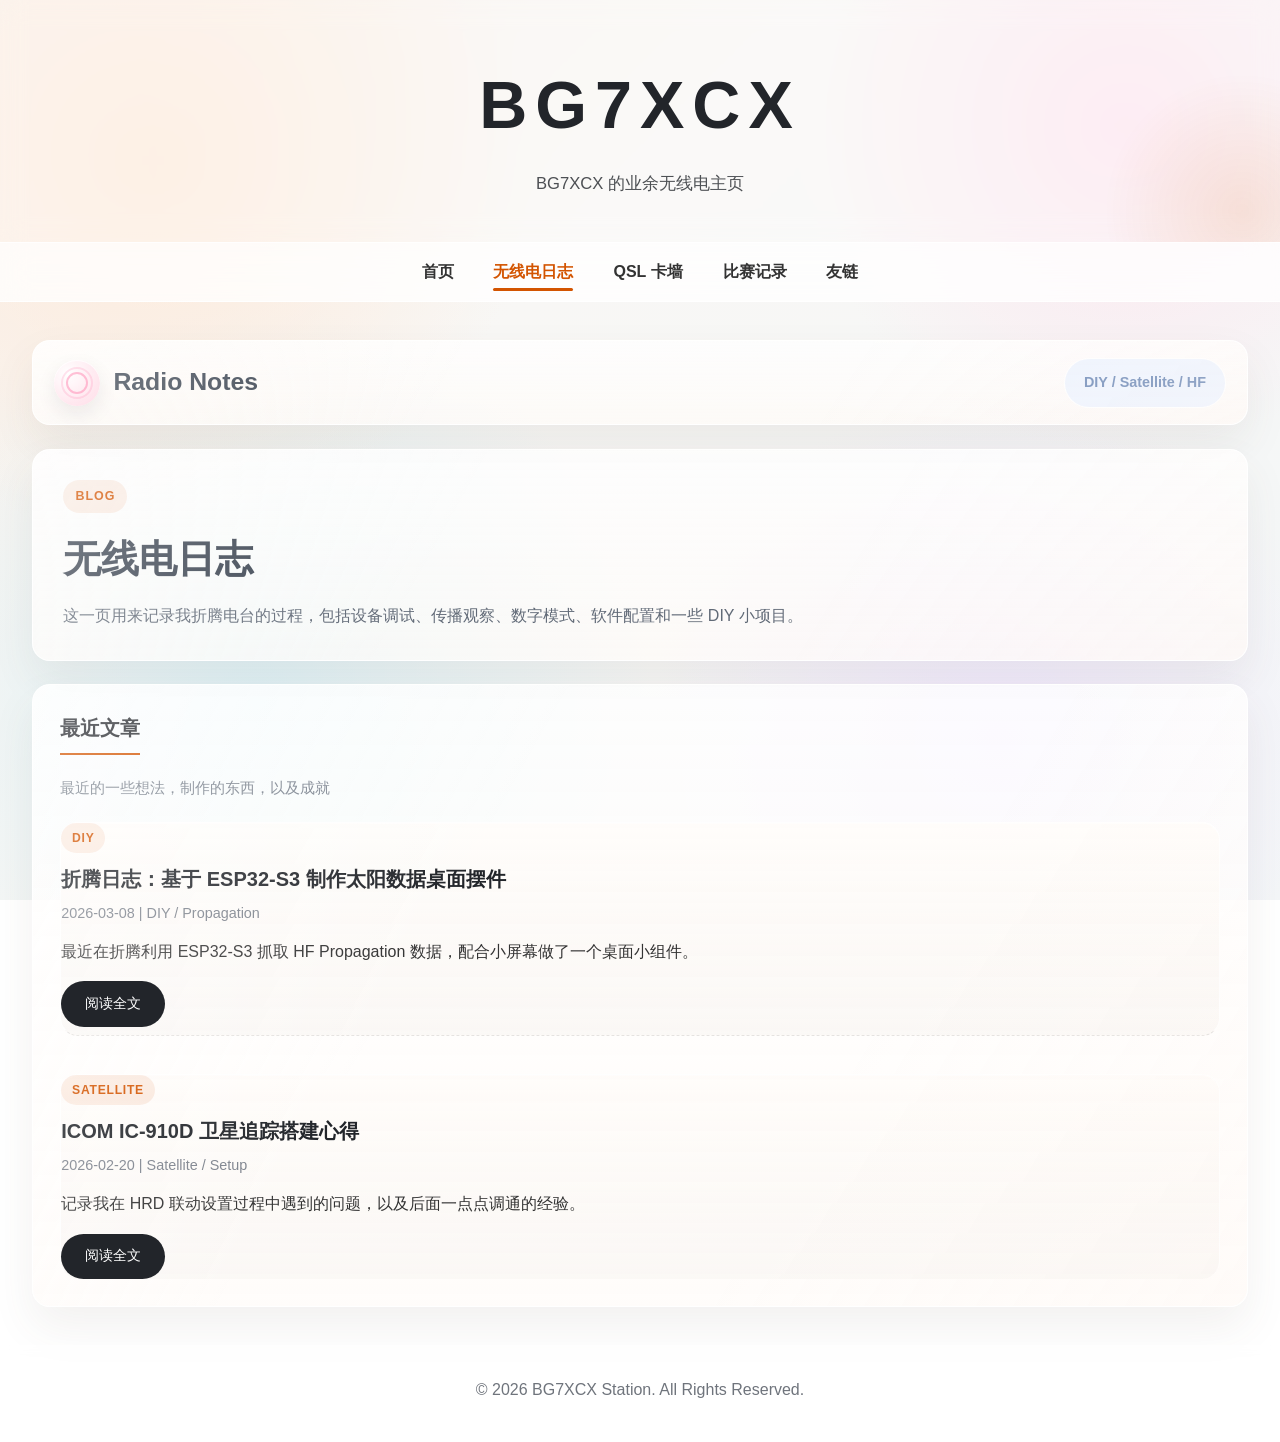
==== commit 0d5a2a7e: "Add QSL gallery images and site updates" ====
--- a/blog.html
+++ b/blog.html
@@ -3,23 +3,23 @@
 <head>
     <meta charset="UTF-8">
     <meta name="viewport" content="width=device-width, initial-scale=1.0, maximum-scale=1.0, user-scalable=no">
-    <title>&#26080;&#32447;&#30005;&#26085;&#24535; - BG7XCX</title>
+    <title>无线电日志 - BG7XCX</title>
     <link rel="stylesheet" href="style.css">
 </head>
 <body class="page-shell">
 
 <header class="hero reveal delay-1">
     <h1>BG7XCX</h1>
-    <p>Shack in China | Exploring the infinite possibilities of radio waves</p>
+    <p>BG7XCX 的业余无线电主页</p>
 </header>
 
 <nav class="site-nav reveal delay-2">
     <div class="nav-links">
-        <a href="index.html">&#39318;&#39029;</a>
-        <a href="blog.html" class="active">&#26080;&#32447;&#30005;&#26085;&#24535;</a>
-        <a href="qsl.html">QSL &#21345;&#22681;</a>
-        <a href="contest.html">&#27604;&#36187;&#35760;&#24405;</a>
-        <a href="links.html">&#21451;&#38142;</a>
+        <a href="index.html">首页</a>
+        <a href="blog.html" class="active">无线电日志</a>
+        <a href="qsl.html">QSL 卡墙</a>
+        <a href="contest.html">比赛记录</a>
+        <a href="links.html">友链</a>
     </div>
 </nav>
 
@@ -38,35 +38,34 @@
 
             <article class="glass-card page-lead-card">
                 <div class="hero-board-badge">Blog</div>
-                <h2>&#26080;&#32447;&#30005;&#26085;&#24535;</h2>
+                <h2>无线电日志</h2>
                 <p>
-                    &#36825;&#19968;&#39029;&#29992;&#26469;&#35760;&#24405;&#25105;&#25240;&#33150;&#30005;&#21488;&#30340;&#36807;&#31243;&#65306;
-                    &#21253;&#25324;&#35774;&#22791;&#35843;&#35797;&#12289;&#20256;&#25773;&#35266;&#23519;&#12289;&#25968;&#23383;&#27169;&#24335;&#12289;&#36719;&#20214;&#37197;&#32622;&#21644;&#19968;&#20123; DIY &#23567;&#39033;&#30446;&#12290;
+                    这一页用来记录我折腾电台的过程，包括设备调试、传播观察、数字模式、软件配置和一些 DIY 小项目。
                 </p>
             </article>
 
             <article class="glass-card page-panel">
                 <div class="board-head">
                     <div>
-                        <h3>&#26368;&#36817;&#25991;&#31456;</h3>
-                        <p class="widget-note">&#29256;&#24335;&#21644;&#39318;&#39029;&#20445;&#25345;&#19968;&#33268;&#65292;&#20294;&#36825;&#37324;&#26356;&#20687;&#20869;&#23481;&#21015;&#34920;&#65292;&#19981;&#20250;&#36807;&#24230;&#33457;&#21736;&#12290;</p>
+                        <h3>最近文章</h3>
+                        <p class="widget-note">最近的一些想法，制作的东西，以及成就</p>
                     </div>
                 </div>
                 <div class="post-list-grid">
                     <article class="post-preview post-card">
                         <span class="post-tag">DIY</span>
-                        <h4>&#25240;&#33150;&#26085;&#24535;&#65306;&#22522;&#20110; ESP32-S3 &#21046;&#20316;&#22826;&#38451;&#25968;&#25454;&#26700;&#38754;&#25670;&#20214;</h4>
+                        <h4>折腾日志：基于 ESP32-S3 制作太阳数据桌面摆件</h4>
                         <p class="post-meta">2026-03-08 | DIY / Propagation</p>
-                        <p>&#26368;&#36817;&#22312;&#25240;&#33150;&#21033;&#29992; ESP32-S3 &#25235;&#21462; HF Propagation &#25968;&#25454;&#65292;&#37197;&#21512;&#23567;&#23631;&#24149;&#20570;&#20102;&#19968;&#20010;&#26700;&#38754;&#23567;&#32452;&#20214;&#12290;</p>
-                        <a href="#" class="btn">&#38405;&#35835;&#20840;&#25991;</a>
+                        <p>最近在折腾利用 ESP32-S3 抓取 HF Propagation 数据，配合小屏幕做了一个桌面小组件。</p>
+                        <a href="#" class="btn">阅读全文</a>
                     </article>
 
                     <article class="post-preview post-card">
                         <span class="post-tag">Satellite</span>
-                        <h4>ICOM IC-910D &#21355;&#26143;&#36861;&#36394;&#25645;&#24314;&#24515;&#24471;</h4>
+                        <h4>ICOM IC-910D 卫星追踪搭建心得</h4>
                         <p class="post-meta">2026-02-20 | Satellite / Setup</p>
-                        <p>&#35760;&#24405;&#25105;&#22312; HRD &#32852;&#21160;&#35774;&#32622;&#36807;&#31243;&#20013;&#36935;&#21040;&#30340;&#38382;&#39064;&#65292;&#20197;&#21450;&#21518;&#38754;&#19968;&#28857;&#28857;&#35843;&#36890;&#30340;&#32463;&#39564;&#12290;</p>
-                        <a href="#" class="btn">&#38405;&#35835;&#20840;&#25991;</a>
+                        <p>记录我在 HRD 联动设置过程中遇到的问题，以及后面一点点调通的经验。</p>
+                        <a href="#" class="btn">阅读全文</a>
                     </article>
                 </div>
             </article>
--- a/style.css
+++ b/style.css
@@ -82,10 +82,10 @@
 }
 
 .hero h1 {
-    font-size: clamp(2.4rem, 4vw, 3.5rem);
+    font-size: clamp(3rem, 5.2vw, 4.6rem);
     color: #22252a;
-    letter-spacing: 0.04em;
-    margin-bottom: 0.45rem;
+    letter-spacing: 0.12em;
+    margin-bottom: 0.55rem;
 }
 
 .hero p {
@@ -595,6 +595,39 @@
     padding: 2rem;
 }
 
+.home-logbook-panel {
+    padding-bottom: 1.85rem;
+}
+
+.home-logbook-frame {
+    border-radius: 18px;
+    background: rgba(255, 255, 255, 0.72);
+    box-shadow: inset 0 1px 0 rgba(255,255,255,0.5);
+}
+
+.home-logbook-frame .ham-widget {
+    height: 360px;
+}
+
+.home-left-propagation {
+    padding: 1.3rem;
+    margin-top: 0.85rem;
+}
+
+.propagation-widget-compact {
+    display: block;
+    overflow: hidden;
+    border-radius: 16px;
+    background: rgba(255, 255, 255, 0.74);
+    border: 1px solid rgba(255,255,255,0.9);
+}
+
+.propagation-widget-compact img {
+    display: block;
+    width: 100%;
+    height: auto;
+}
+
 .home-links-card {
     background: linear-gradient(180deg, rgba(255, 252, 249, 0.82), rgba(251, 248, 245, 0.72));
 }
@@ -1146,8 +1179,9 @@
 .qsl-item img {
     width: 100%;
     height: 220px;
-    object-fit: cover;
+    object-fit: contain;
     display: block;
+    background: linear-gradient(180deg, rgba(250, 249, 244, 0.96), rgba(232, 236, 243, 0.96));
     transition: transform 420ms ease;
 }
 
@@ -1156,11 +1190,36 @@
 }
 
 .qsl-title {
-    padding: 15px;
+    padding: 15px 15px 6px;
     text-align: center;
     font-weight: bold;
     color: #22252a;
     border-top: var(--glass-border);
+}
+
+.qsl-note {
+    padding: 0 15px 15px;
+    text-align: center;
+    font-size: 0.92rem;
+    color: #58606e;
+}
+
+.qsl-badge {
+    position: absolute;
+    top: 12px;
+    right: 12px;
+    z-index: 1;
+    padding: 0.35rem 0.7rem;
+    border-radius: 999px;
+    background: rgba(20, 29, 45, 0.86);
+    color: #fff;
+    font-size: 0.78rem;
+    letter-spacing: 0.04em;
+}
+
+.qsl-item-featured {
+    box-shadow: 0 16px 40px rgba(17, 24, 39, 0.18);
+    border: 1px solid rgba(214, 157, 66, 0.55);
 }
 
 .btn {
